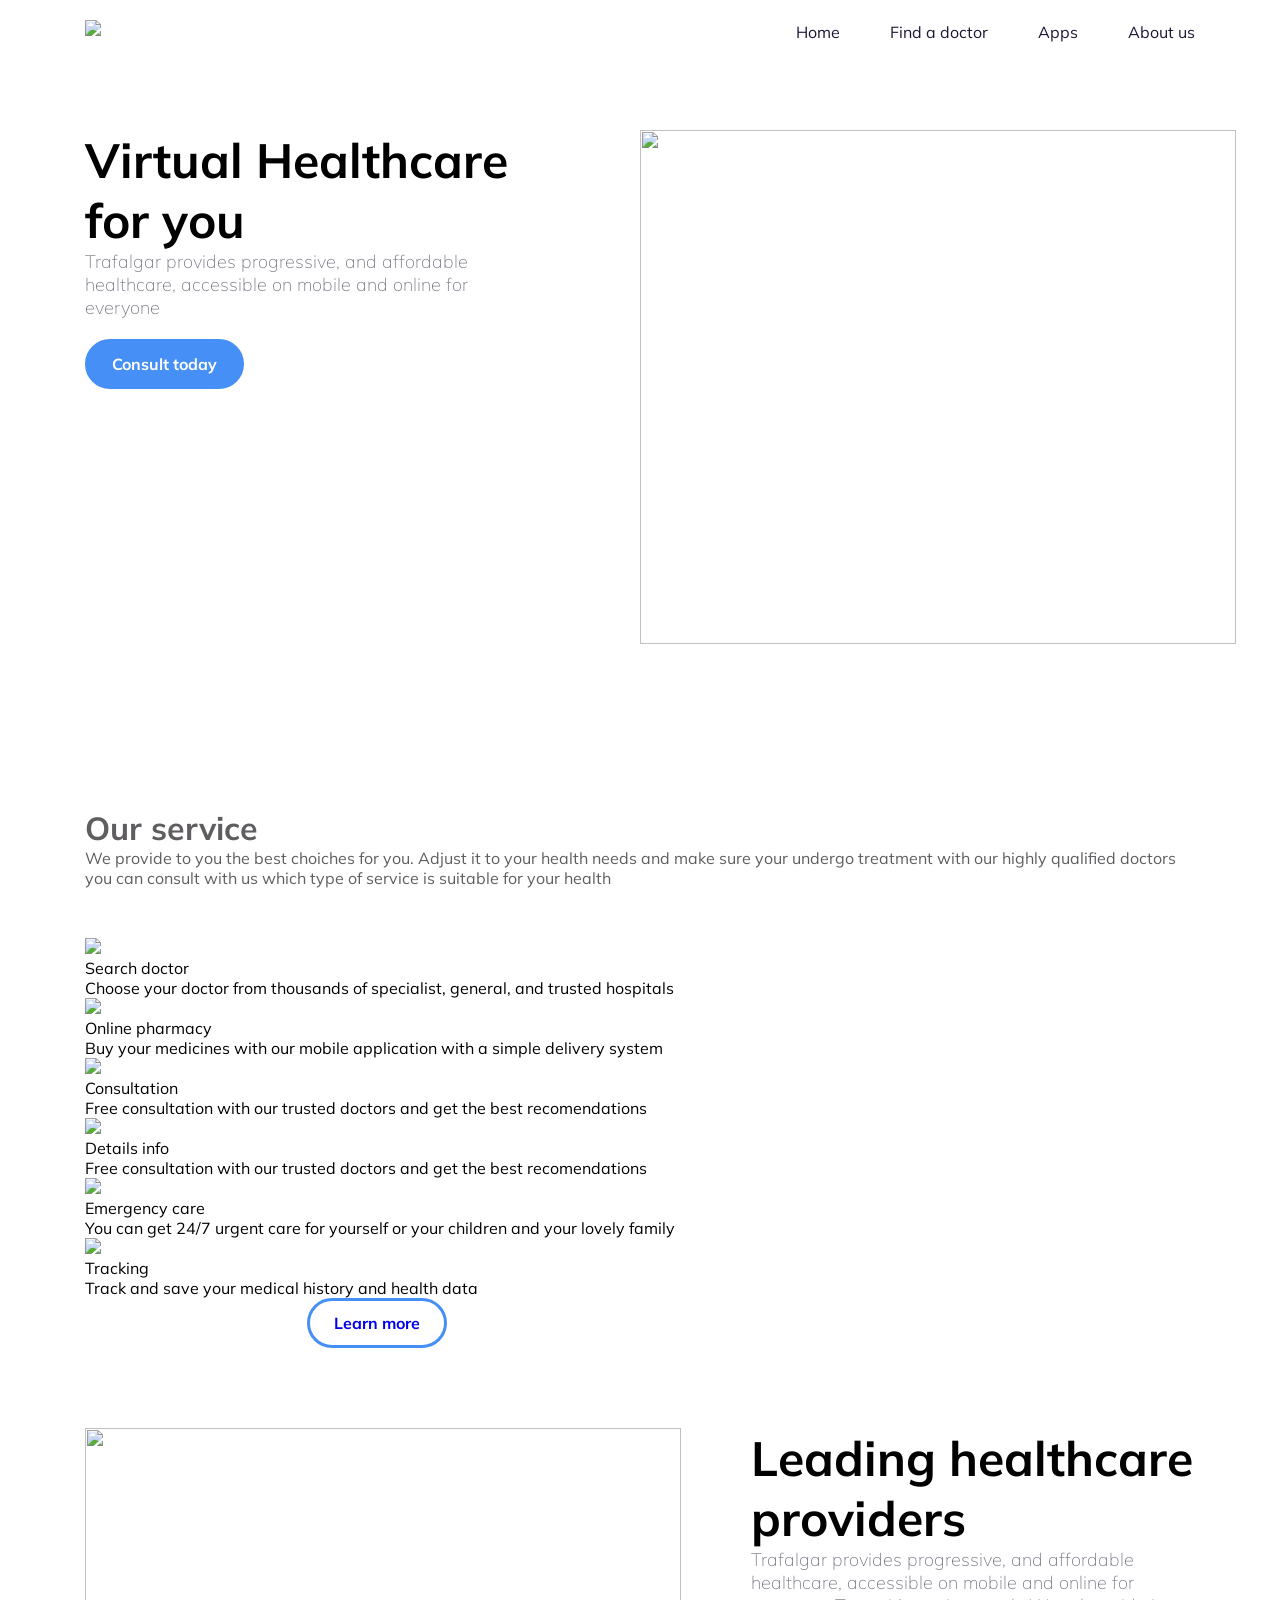
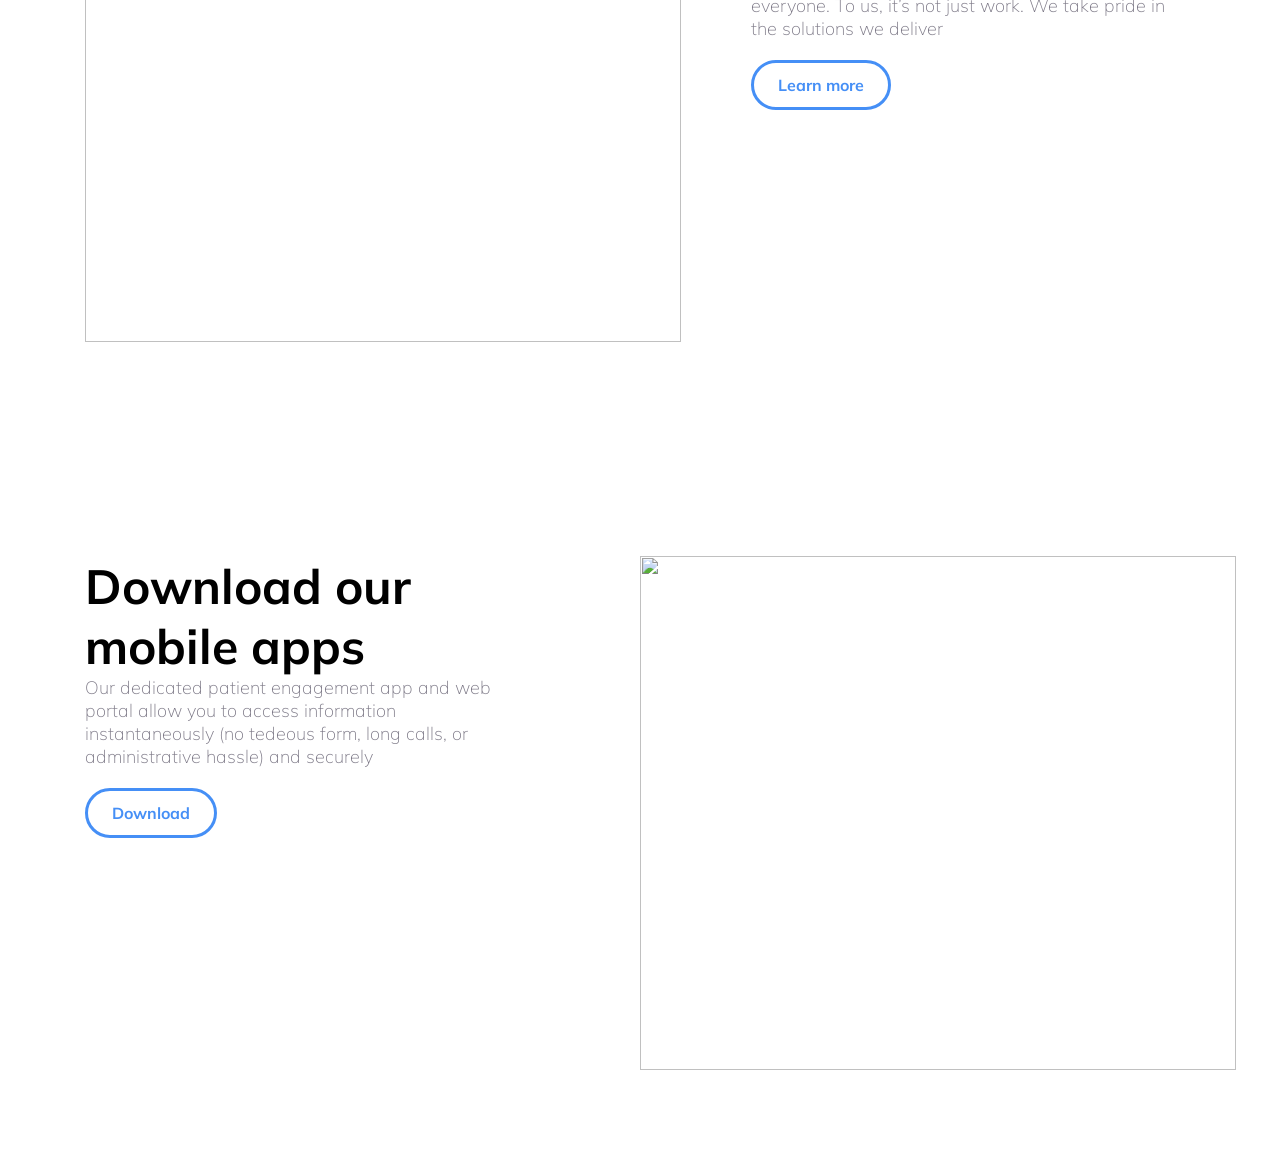
==== index.html @ ad617c7c "header, body, and styling" ====
<!DOCTYPE html>
<html lang="en">
<head>
    <meta charset="UTF-8">
    <meta http-equiv="X-UA-Compatible" content="IE=edge">
    <meta name="viewport" content="width=device-width, initial-scale=1.0">
    <title>Progate HTML & CSS</title>
    <link rel="stylesheet" href="style.css">
</head>
<body>
    <!-- Bagian Header -->
    <header>
        <div class="container">
            <div class="header-left">
              <img class="logo" src="img/logo.png">
            </div>
            <span class="fa fa-bars menu-icon"></span>
            <div class="header-right">
              <a href="#">Home</a>
              <a href="#">Find a doctor</a>
              <a href="#">Apps</a>
              <a href="#">About us</a>
            </div>
          </div>
    </header>
    <div class="top-wrapper">
      <div class="container">
          <div></div>
      </div>
    </div>

    <!-- Virtual Healthcare for you -->
    <div class="dashboard-wrapper">
        <div class="container">
          <div class="heading">
            <h2></h2>
          </div>
          <div class="boards">
            <div class="board">
                <h1>Virtual Healthcare for you</h1>
                <p>Trafalgar provides progressive, and affordable healthcare, accessible on mobile and online for everyone</p>
                <div class="btn-wrapper">
                    <a href="#" class="btn consult">Consult today</a>
                </div>
            </div>
            <div class="board">
                <img src="img/header-illustration.png">
            </div>
            <div class="clear"></div>
          </div>
        </div>
      </div>

    
    <!-- Bagian Services -->
     <div class="lesson-wrapper">
        <div class="container">
            <!-- Heading-->
            <div class="heading">
                <h1>Our service</h1>
                <p>We provide to you the best choiches for you. Adjust it to your health needs and make sure your undergo treatment with our highly qualified doctors you can consult with us which type of service is suitable for your health</p>
            </div>

            <!-- Macam - macam service-->
            <div class="services">

                <!-- Service 1-->
                <div class="service">
                    <div class="service-icon">
                        <img src="https://github.com/Asifurrohman/progate-html-css/blob/f0c8f8474d02d9d926220e86a382071606f51126/Progate%20HTML%20&%20CSS/img/icon-search-doctor.png?raw=true" class="image">
                        <p>Search doctor</p>
                    </div>
                    <p class="txt-contents">Choose your doctor from thousands of specialist, general, and trusted hospitals</p>
                </div>

                <!-- Service 2-->
                <div class="service">
                    <div class="service-icon">
                        <img src="https://github.com/Asifurrohman/progate-html-css/blob/f0c8f8474d02d9d926220e86a382071606f51126/Progate%20HTML%20&%20CSS/img/icon-online-pharmacy.png?raw=true" class="image">
                        <p>Online pharmacy</p>
                    </div>
                    <p class="txt-contents">Buy your medicines with our mobile application with a simple delivery system</p>
                </div>

                <!-- Service 3-->
                <div class="service">
                    <div class="service-icon">
                        <img src="https://github.com/Asifurrohman/progate-html-css/blob/f0c8f8474d02d9d926220e86a382071606f51126/Progate%20HTML%20&%20CSS/img/icon-consultation.png?raw=true" class="image">
                        <p>Consultation</p>
                    </div>
                    <p class="txt-contents">Free consultation with our trusted doctors and get the best recomendations</p>
                </div>

                <!-- Service 4-->
                <div class="service">
                    <div class="service-icon">
                        <img src="https://github.com/Asifurrohman/progate-html-css/blob/f0c8f8474d02d9d926220e86a382071606f51126/Progate%20HTML%20&%20CSS/img/icon-details-info.png?raw=true" class="image">
                        <p>Details info</p>
                    </div>
                    <p class="txt-contents">Free consultation with our trusted doctors and get the best recomendations</p>
                </div>

                <!-- Service 5-->
                <div class="service">
                    <div class="service-icon">
                        <img src="https://github.com/Asifurrohman/progate-html-css/blob/f0c8f8474d02d9d926220e86a382071606f51126/Progate%20HTML%20&%20CSS/img/icon-emergency-care.png?raw=true" class="image">
                        <p>Emergency care</p>
                    </div>
                    <p class="txt-contents">You can get 24/7 urgent care for yourself or your children and your lovely family</p>
                </div>

                <!-- Service 6-->
                <div class="service">
                    <div class="service-icon">
                        <img src="https://github.com/Asifurrohman/progate-html-css/blob/f0c8f8474d02d9d926220e86a382071606f51126/Progate%20HTML%20&%20CSS/img/icon-tracking.png?raw=true" class="image">
                        <p>Tracking</p>
                    </div>
                    <p class="txt-contents">Track and save your medical history and health data </p>
                </div>
            </div>
            
            <!-- button learn more-->
            <div class="learn-more">
                <a href="#" class="btn learn">Learn more</a>  
            </div>
        </div>
    </div>

          <!-- Leading healthcare providers -->
          <div class="dashboard-wrapper">
            <div class="container">
              <div class="heading">
                <h2></h2>
              </div>
              <div class="boards">
                <div class="board2">
                  <img src="img/header-illustration.png" alt="">
                </div>
                <div class="board2">
                    <h1>Leading healthcare providers</h1>
                    <p>Trafalgar provides progressive, and affordable healthcare, accessible on mobile and online for everyone. To us, it’s not just work. We take pride in the solutions we deliver</p>
                    <div class="btn-wrapper">
                        <a href="#" class="btn learn-more">Learn more</a>
                    </div>
                </div>
                <div class="clear"></div>
              </div>
            </div>
          </div>
    
          <!-- Download our mobile apps -->
          <div class="dashboard-wrapper">
            <div class="container">
              <div class="heading">
                <h2></h2>
              </div>
              <div class="boards">
                <div class="board">
                    <h1>Download our mobile apps</h1>
                    <p>Our dedicated patient engagement app and web portal allow you to access information instantaneously (no tedeous form, long calls, or administrative hassle) and securely</p>
                    <div class="btn-wrapper">
                        <a href="#" class="btn download">Download</a>
                    </div>
                </div>
                <div class="board">
                    <img src="img/download-illustration.png">
                </div>
                <div class="clear"></div>
              </div>
            </div>
          </div>    

    <!-- Bagian Footer -->
    <footer>

    </footer>
</body>
</html>
---- style.css ----
/* Ini untuk mengambil font dari google font */
@import url('https://fonts.googleapis.com/css2?family=Mulish:ital,wght@0,300;0,400;0,500;0,700;1,300;1,400;1,500;1,700&display=swap');

*{
    margin: 0;
    padding: 0;
    box-sizing: border-box;
}

body{
    font-family: 'Mulish', sans-serif;
}

a {
    text-decoration: none;
  }
  
  .clear {
    clear: left;
  }
  
  .container {
    max-width: 1140px;
    width: 100%;
    padding: 0 15px;
    margin: 0 auto;
  }
  
  .top-wrapper {
    background-size: cover;
    color: white;
    text-align: center;
  }

  /*buttons*/
  .btn-wrapper {
    text-align: center;
    margin: 20px 0;
  }
  
  .btn-wrapper p {
    margin: 10px 0;
  }

  .consult{
      background-color: #458FF6;
      color: white;
      font-weight: bold;
  }

  .learn-more, .download{
    background-color: white;
    color: #458FF6;
    font-weight: bold;
  }  

  
  .btn{
    padding: 12px 24px;
    border-radius: 55px;
    text-align: center;
    left: 0;
    float: left;
    border-color: #458FF6;
    border-style: solid;
  }
  
  .btn:hover {
    opacity: 1;
  }

  /*header*/
  header {
    height: 65px;
    width: 100%;
    background-color: white;
    position :fixed;
    top: 0;
    z-index: 10;
  }
  
  .logo {
    width: 124px;
    margin-top: 20px;
  }
  
  .header-left {
    float: left;
  }
  
  .header-right {
    float: right;
    margin-right: -25px;
  }
  
  .header-right a {
    line-height: 65px;
    padding: 0 25px;
    color: #1F1534;
    display: block;
    float: left;
    transition: all 0.5s;
  }
  
  .header-right a:hover {
    color: black;
  }
  
  /*"Our Services" section*/
  .service-wrapper {
    padding-bottom: 80px;
    padding-left: 5%;
    padding-right: 5%;
    padding-top: 80px;
    background-color: #F8F8F8;
    text-align: center;
  }
  
  /*dashboards*/
  .heading {
    padding-top: 80px;
    padding-bottom: 50px;
    color: #5f5d60;
  }

  .dashboard-wrapper{
    padding-bottom: 80px;
    padding-left: 5%;
    padding-right: 5%;
    background-color:white;
    text-align: left;

  }

  .board{
      float:left;
      width: 50%;
  }

  .board img{
      width: 596px;
      height: 514px;
  }

  .board2{
    float:left;
    width: 50%;
  }

  .board2 img{
    width: 596px;
    height: 514px;
  }

  .board2 h1, .board2 p, .learn-more{
    margin-left: 20%;
  }

  .board h1, .board2 h1{
    font-size: 48px;
    font-weight: bold;
  }

  .board p, .board2 p{
    color: #7D7987;
    font-size: 18px;
    font-weight: lighter;
  }

  .board p, .board h1, .consult, .download{
    margin-right: 20%;
  }
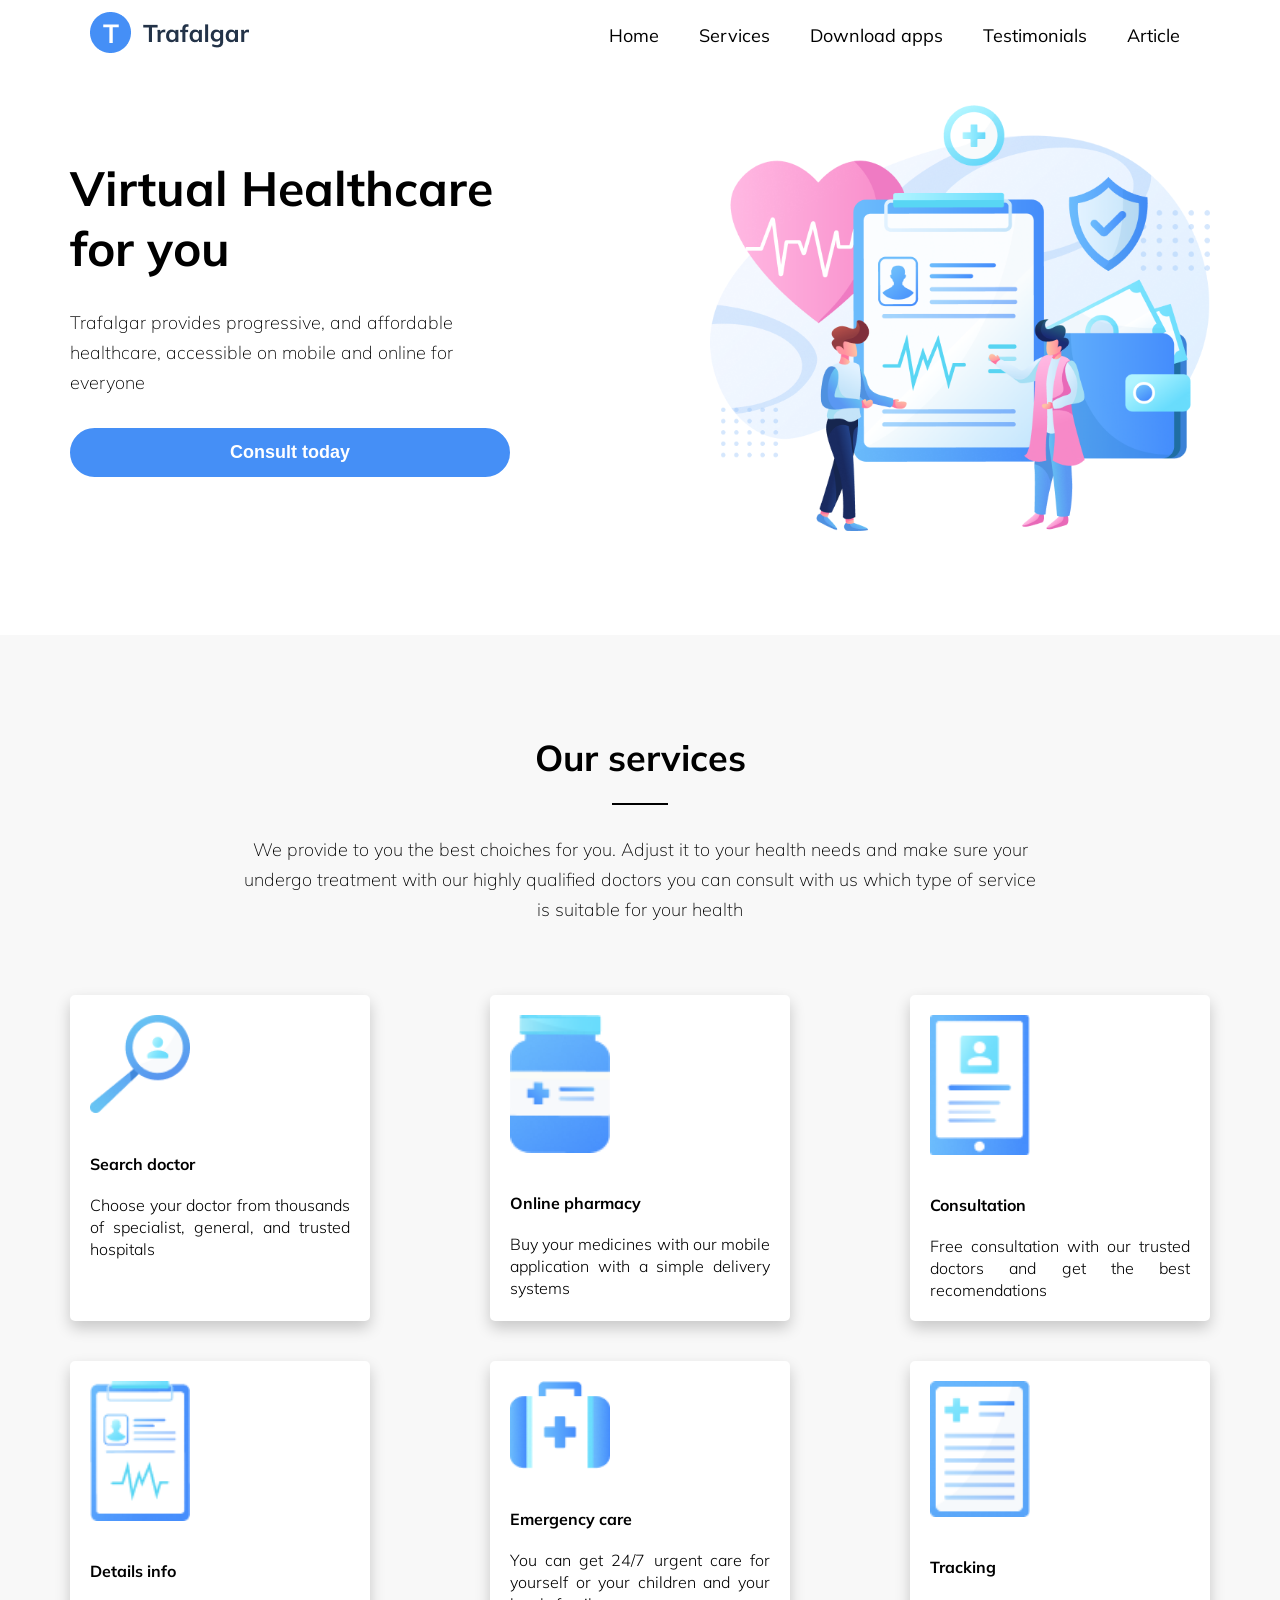
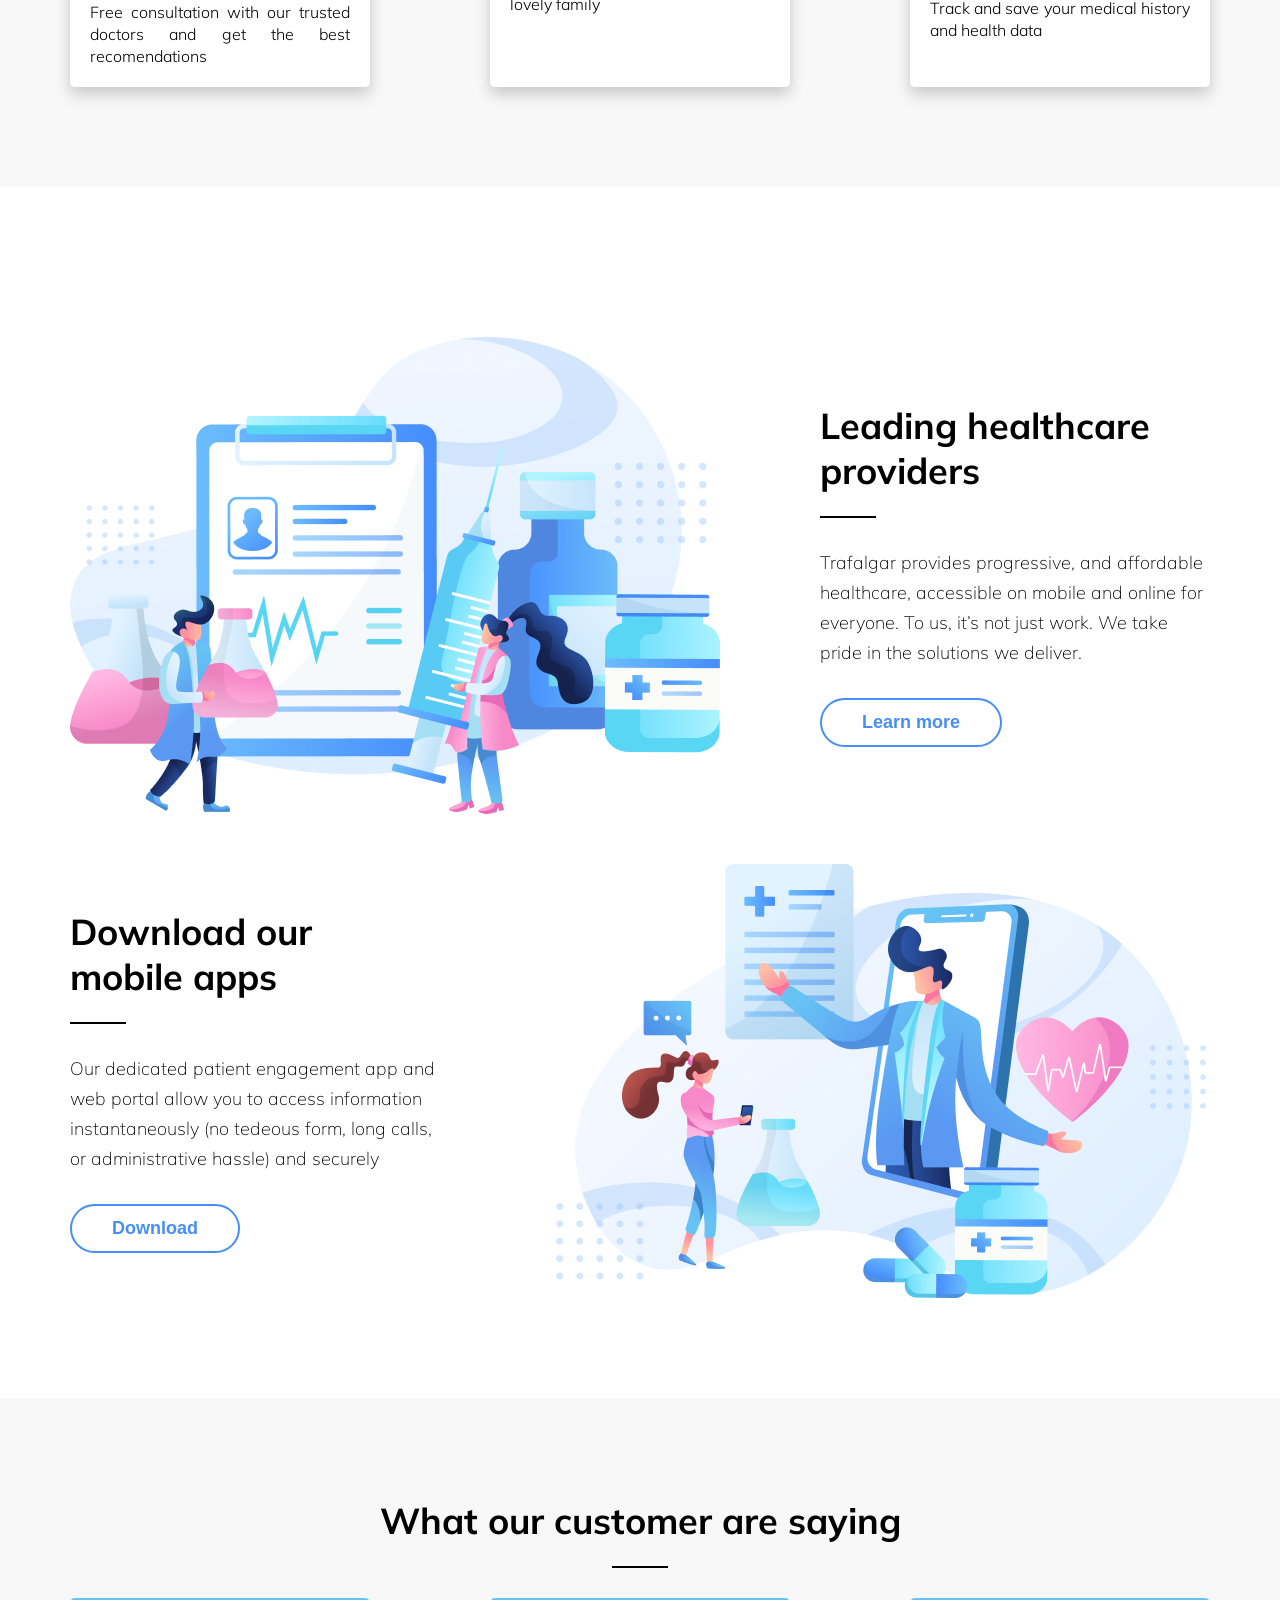
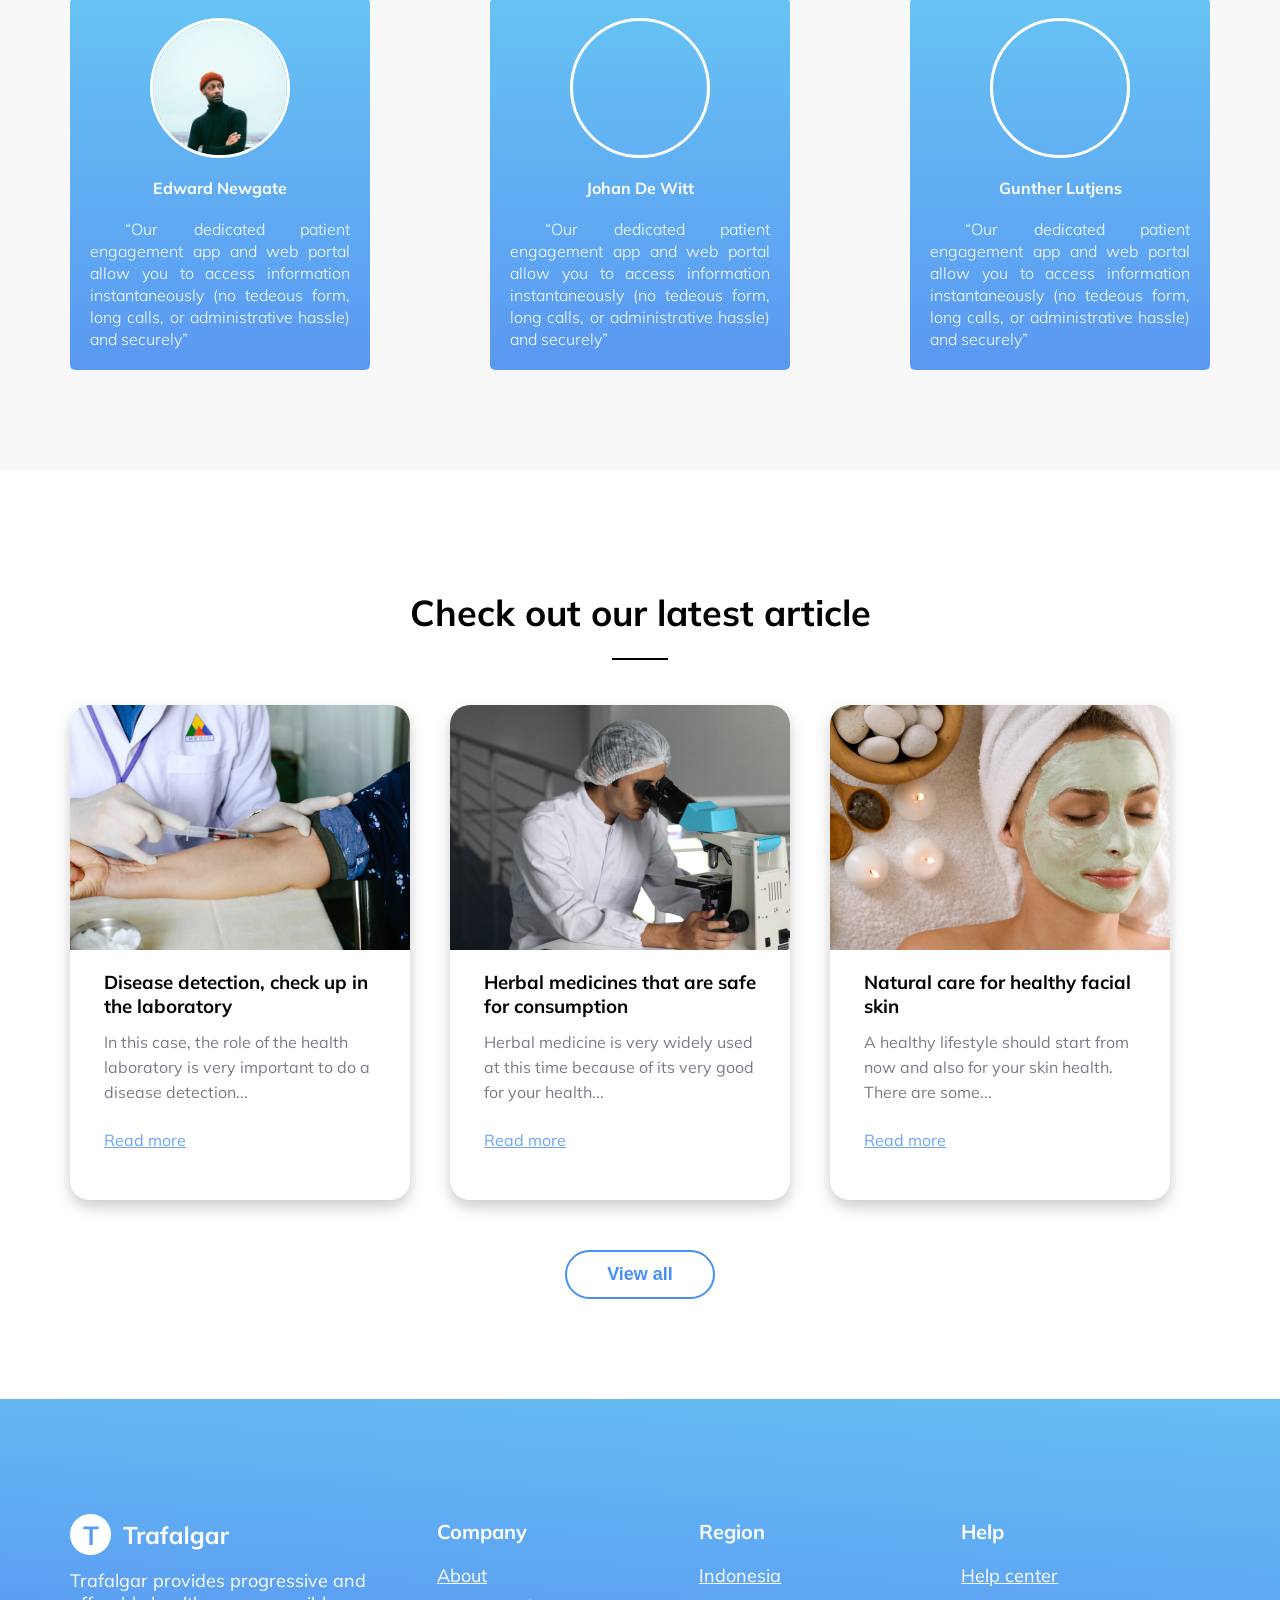
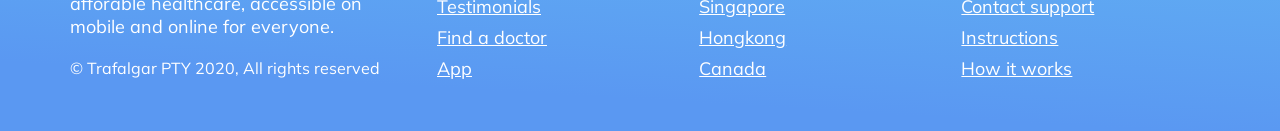
==== commit fb7c69a1: "Add files via upload" ====
--- a/index.html
+++ b/index.html
@@ -1,178 +1,277 @@
+<!--
+     Proyek ini dikerjakan oleh:
+    * Ardilan Hilmi Pramulintang 
+    * Azalia Amanda Putri Sampurno
+    * Mafatihul Hidayah
+    * Muhammad Asifurrohman 
+-->
+
+
+
 <!DOCTYPE html>
 <html lang="en">
 <head>
     <meta charset="UTF-8">
     <meta http-equiv="X-UA-Compatible" content="IE=edge">
     <meta name="viewport" content="width=device-width, initial-scale=1.0">
-    <title>Progate HTML & CSS</title>
+    <title>Kelompok B03 || Progate HTML & CSS</title>
     <link rel="stylesheet" href="style.css">
+    <script src="https://use.fontawesome.com/3fe0436e91.js"></script>
 </head>
 <body>
     <!-- Bagian Header -->
     <header>
         <div class="container">
-            <div class="header-left">
-              <img class="logo" src="img/logo.png">
-            </div>
-            <span class="fa fa-bars menu-icon"></span>
-            <div class="header-right">
-              <a href="#">Home</a>
-              <a href="#">Find a doctor</a>
-              <a href="#">Apps</a>
-              <a href="#">About us</a>
-            </div>
-          </div>
+            <nav class="navbar">
+                <label class="navbar-toggle" id="js-navbar-toggle" for="chkToggle">
+                    <i class="fas fa-bars" style="color: black;"></i>
+                </label>
+                <a href="#" class="logo"><img src="img/logo.png" alt=""></a>
+                <input type="checkbox" id="chkToggle"></input>
+                <ul class="main-nav" id="js-menu">
+                    <li>
+                        <a href="#dashboard" class="nav-links">Home</a>
+                    </li>
+                    <li>
+                        <a href="#services" class="nav-links">Services</a>
+                    </li>
+                    <li>
+                        <a href="#download" class="nav-links">Download apps</a>
+                    </li>
+                    <li>
+                        <a href="#testimonials" class="nav-links">Testimonials</a>
+                    </li>
+                    <li>
+                        <a href="#article" class="nav-links">Article</a>
+                    </li>
+                </ul>
+            </nav>
+        </div>
+        
     </header>
-    <div class="top-wrapper">
-      <div class="container">
-          <div></div>
-      </div>
+    
+    <!-- Virtual Healthcare for you -->
+    <div class="section dashboard-wrapper" id="dashboard">
+        <div class="container">
+            <div class="boards">
+                <div class="board d-flex board-kiri">
+                    <h1>Virtual Healthcare <br> for you</h1>
+                    <p class="paragraph">Trafalgar provides progressive, and affordable healthcare, accessible on mobile and online for everyone</p>
+                    
+                    <button class="btn btn-blue">Consult today</button>
+                    
+                </div>
+                <div class="board board-kanan">
+                    <img src="img/header-illustration.png" class="dashboard-illustration">
+                </div>
+                <div class="clear"></div>
+            </div>
+        </div>
     </div>
-
-    <!-- Virtual Healthcare for you -->
-    <div class="dashboard-wrapper">
-        <div class="container">
-          <div class="heading">
-            <h2></h2>
-          </div>
-          <div class="boards">
-            <div class="board">
-                <h1>Virtual Healthcare for you</h1>
-                <p>Trafalgar provides progressive, and affordable healthcare, accessible on mobile and online for everyone</p>
-                <div class="btn-wrapper">
-                    <a href="#" class="btn consult">Consult today</a>
-                </div>
-            </div>
-            <div class="board">
-                <img src="img/header-illustration.png">
-            </div>
-            <div class="clear"></div>
-          </div>
-        </div>
-      </div>
-
-    
-    <!-- Bagian Services -->
-     <div class="lesson-wrapper">
-        <div class="container">
-            <!-- Heading-->
-            <div class="heading">
-                <h1>Our service</h1>
-                <p>We provide to you the best choiches for you. Adjust it to your health needs and make sure your undergo treatment with our highly qualified doctors you can consult with us which type of service is suitable for your health</p>
-            </div>
-
-            <!-- Macam - macam service-->
-            <div class="services">
-
-                <!-- Service 1-->
-                <div class="service">
-                    <div class="service-icon">
-                        <img src="https://github.com/Asifurrohman/progate-html-css/blob/f0c8f8474d02d9d926220e86a382071606f51126/Progate%20HTML%20&%20CSS/img/icon-search-doctor.png?raw=true" class="image">
-                        <p>Search doctor</p>
-                    </div>
-                    <p class="txt-contents">Choose your doctor from thousands of specialist, general, and trusted hospitals</p>
-                </div>
-
-                <!-- Service 2-->
-                <div class="service">
-                    <div class="service-icon">
-                        <img src="https://github.com/Asifurrohman/progate-html-css/blob/f0c8f8474d02d9d926220e86a382071606f51126/Progate%20HTML%20&%20CSS/img/icon-online-pharmacy.png?raw=true" class="image">
-                        <p>Online pharmacy</p>
-                    </div>
-                    <p class="txt-contents">Buy your medicines with our mobile application with a simple delivery system</p>
-                </div>
-
-                <!-- Service 3-->
-                <div class="service">
-                    <div class="service-icon">
-                        <img src="https://github.com/Asifurrohman/progate-html-css/blob/f0c8f8474d02d9d926220e86a382071606f51126/Progate%20HTML%20&%20CSS/img/icon-consultation.png?raw=true" class="image">
-                        <p>Consultation</p>
-                    </div>
-                    <p class="txt-contents">Free consultation with our trusted doctors and get the best recomendations</p>
-                </div>
-
-                <!-- Service 4-->
-                <div class="service">
-                    <div class="service-icon">
-                        <img src="https://github.com/Asifurrohman/progate-html-css/blob/f0c8f8474d02d9d926220e86a382071606f51126/Progate%20HTML%20&%20CSS/img/icon-details-info.png?raw=true" class="image">
-                        <p>Details info</p>
-                    </div>
-                    <p class="txt-contents">Free consultation with our trusted doctors and get the best recomendations</p>
-                </div>
-
-                <!-- Service 5-->
-                <div class="service">
-                    <div class="service-icon">
-                        <img src="https://github.com/Asifurrohman/progate-html-css/blob/f0c8f8474d02d9d926220e86a382071606f51126/Progate%20HTML%20&%20CSS/img/icon-emergency-care.png?raw=true" class="image">
-                        <p>Emergency care</p>
-                    </div>
-                    <p class="txt-contents">You can get 24/7 urgent care for yourself or your children and your lovely family</p>
-                </div>
-
-                <!-- Service 6-->
-                <div class="service">
-                    <div class="service-icon">
-                        <img src="https://github.com/Asifurrohman/progate-html-css/blob/f0c8f8474d02d9d926220e86a382071606f51126/Progate%20HTML%20&%20CSS/img/icon-tracking.png?raw=true" class="image">
-                        <p>Tracking</p>
-                    </div>
-                    <p class="txt-contents">Track and save your medical history and health data </p>
-                </div>
-            </div>
-            
-            <!-- button learn more-->
-            <div class="learn-more">
-                <a href="#" class="btn learn">Learn more</a>  
+    
+    <!-- Services -->
+    <main class="section services" id="services">
+        <div class="container">
+            <h2 class="h2-regular">Our services</h2>
+            <p class="paragraph services-paragraph">
+                We provide to you the best choiches for you. Adjust it to your health needs and make sure your undergo treatment with our highly qualified doctors you can consult with us which type of service is suitable for your health
+            </p>
+            <div class="services__wrapper">
+                <div class="services__card">
+                    <img src="img/icon-search-doctor.png" class="card__icon" alt="">
+                    <p class="card__title">Search doctor</p>
+                    <p class="card__description">
+                        Choose your doctor from thousands of specialist, general, and trusted hospitals
+                    </p>
+                </div>
+                <div class="services__card">
+                    <img src="img/icon-online-pharmacy.png" class="card__icon" alt="">
+                    <p class="card__title">Online pharmacy</p>
+                    <p class="card__description">
+                        Buy  your medicines with our mobile application with a simple delivery systems
+                    </p>
+                </div>
+                <div class="services__card">
+                    <img src="img/icon-consultation.png" class="card__icon" alt="">
+                    <p class="card__title">Consultation</p>
+                    <p class="card__description">
+                        Free consultation with our trusted doctors and get the best recomendations
+                    </p>
+                </div>
+                <div class="services__card">
+                    <img src="img/icon-details-info.png" class="card__icon" alt="">
+                    <p class="card__title">Details info</p>
+                    <p class="card__description">
+                        Free consultation with our trusted doctors and get the best recomendations
+                    </p>
+                </div>
+                <div class="services__card">
+                    <img src="img/icon-emergency-care.png" class="card__icon" alt="">
+                    <p class="card__title">Emergency care</p>
+                    <p class="card__description">
+                        You can get 24/7 urgent care for yourself or your children and your lovely family
+                    </p>
+                </div>
+                <div class="services__card">
+                    <img src="img/icon-tracking.png" class="card__icon" alt="">
+                    <p class="card__title">Tracking</p>
+                    <p class="card__description">
+                        Track and save your medical history and health data 
+                    </p>
+                </div>
+            </div>
+            
+        </div>
+    </main>
+    
+    <!-- Download -->
+    <section class="section download" id="download">
+        <div class="container d-flex download__wrapper">
+            <img src="img/leading-healthcare-illustration.png" alt="" class="download__illustration">
+            <div class="right-side">
+                <h2 class="h2-download">Leading healthcare <br> providers</h2>
+                <p class="paragraph">
+                    Trafalgar provides progressive, and affordable healthcare, accessible on mobile and online for everyone. To us, it’s not just work. We take pride 
+                    in the solutions we deliver.
+                </p>
+                <button class="btn btn-white">Learn more</button>
+            </div>
+        </div>
+        <div class="container d-flex download__wrapper download__wrapper--bawah">
+            <div class="left-side">
+                <h2 class="h2-download">Download our <br> mobile apps</h2>
+                <p class="paragraph">
+                    Our dedicated patient engagement app and 
+                    web portal allow you to access information instantaneously (no tedeous form, long calls, 
+                    or administrative hassle) and securely
+                </p>
+                <button class="btn btn-white">Download</button>
+            </div>
+            <img src="img/download-illustration.png" alt="" class="download__illustration">
+        </div>
+    </section>
+    
+    <section class="section testimonials" id="testimonials">
+        <div class="container">
+            <h2 class="h2-regular">What our customer are saying</h2>
+            <div class="testimonials__wrapper d-flex">
+                <div class="card">
+                    <div class="circular-image">
+                        <img src="img/customer-photo.png" class="card__photo" alt="">
+                    </div>
+                    <p class="card__name">Edward Newgate</p>
+                    <p class="card__testimony">
+                        &nbsp;“Our dedicated patient engagement app and 
+                        web portal allow you to access information instantaneously (no tedeous form, long calls, 
+                        or administrative hassle) and securely”
+                    </p>
+                </div>
+                <div class="card">
+                    <div class="circular-image">
+                        <img src="https://upload.wikimedia.org/wikipedia/commons/e/eb/Johan_de_Witt_%281625-1675%29%2C_Grand_Pensionary_of_Holland%2C_by_Studio_of_Adriaen_Hanneman.jpg" class="card__photo" alt="">
+                    </div>
+                    <p class="card__name">Johan De Witt</p>
+                    <p class="card__testimony">
+                        &nbsp;“Our dedicated patient engagement app and 
+                        web portal allow you to access information instantaneously (no tedeous form, long calls, 
+                        or administrative hassle) and securely”
+                    </p>
+                </div>
+                <div class="card">
+                    <div class="circular-image">
+                        <img src="http://photos.geni.com/p13/3c/81/c4/b5/5344484957e74518/x2523905283_original.jpg" class="card__photo" alt="">
+                    </div>
+                    <p class="card__name">Gunther Lutjens</p>
+                    <p class="card__testimony">
+                        &nbsp;“Our dedicated patient engagement app and 
+                        web portal allow you to access information instantaneously (no tedeous form, long calls, 
+                        or administrative hassle) and securely”
+                    </p>
+                </div>
+            </div>
+        </div>
+    </section>
+    
+    <div class="section articles" id="article">
+        <div class="container">
+            <div class="head-article">
+                <h2 class="h2-regular">Check out our latest article</h2>
+            </div>
+            <div class="main-article">
+                <div class="artikel">
+                    <div class="article-img article-img-1"></div>
+                    <div class="ket">
+                        <h3>Disease detection, check up in the laboratory</h3>
+                        <p>In this case, the role of the health laboratory is very important to do a disease detection...</p>
+                        <a href="#">Read more</a>
+                    </div>
+                </div>
+                <div class="artikel">
+                    <div class="article-img article-img-2"></div>
+                    <div class="ket">
+                        <h3>Herbal medicines that are safe for consumption</h3>
+                        <p>Herbal medicine is very widely used at this time because of its very good for your health...</p>
+                        <a href="#">Read more</a>
+                    </div>
+                </div>
+                <div class="artikel">
+                    <div class="article-img article-img-3"></div>
+                    <div class="ket">
+                        <h3>Natural care for healthy facial skin</h3>
+                        <p>A healthy lifestyle should start from now and also for your skin health. There are some...</p>
+                        <a href="#">Read more</a>
+                    </div>
+                </div>
+            </div>
+            <div class="view-btn">
+                <button class="btn btn-white" style="margin-top: 50px;">View all</button>
             </div>
         </div>
     </div>
-
-          <!-- Leading healthcare providers -->
-          <div class="dashboard-wrapper">
-            <div class="container">
-              <div class="heading">
-                <h2></h2>
-              </div>
-              <div class="boards">
-                <div class="board2">
-                  <img src="img/header-illustration.png" alt="">
-                </div>
-                <div class="board2">
-                    <h1>Leading healthcare providers</h1>
-                    <p>Trafalgar provides progressive, and affordable healthcare, accessible on mobile and online for everyone. To us, it’s not just work. We take pride in the solutions we deliver</p>
-                    <div class="btn-wrapper">
-                        <a href="#" class="btn learn-more">Learn more</a>
-                    </div>
-                </div>
-                <div class="clear"></div>
-              </div>
-            </div>
-          </div>
-    
-          <!-- Download our mobile apps -->
-          <div class="dashboard-wrapper">
-            <div class="container">
-              <div class="heading">
-                <h2></h2>
-              </div>
-              <div class="boards">
-                <div class="board">
-                    <h1>Download our mobile apps</h1>
-                    <p>Our dedicated patient engagement app and web portal allow you to access information instantaneously (no tedeous form, long calls, or administrative hassle) and securely</p>
-                    <div class="btn-wrapper">
-                        <a href="#" class="btn download">Download</a>
-                    </div>
-                </div>
-                <div class="board">
-                    <img src="img/download-illustration.png">
-                </div>
-                <div class="clear"></div>
-              </div>
-            </div>
-          </div>    
-
-    <!-- Bagian Footer -->
     <footer>
-
+        <div class="container">
+            
+            <!-- Paling kiri -->
+            <div class="trafalgar">
+                <img src="img/logo-white.png">
+                <p class="desc">Trafalgar provides progressive and afforable healthcare, accessible on mobile and online for everyone.</p>
+                <p class="copyright">&copy Trafalgar PTY 2020, All rights reserved</p>
+            </div>
+            
+            <!-- Kolom company -->
+            <div class="footer-links">
+                <h3>Company</h3>
+                <ul class="links">
+                    <li><a href="#">About</a></li>
+                    <li><a href="#">Testimonials</a></li>
+                    <li><a href="#">Find a doctor</a></li>
+                    <li><a href="#">App</a></li>
+                </ul>
+            </div>
+            
+            <!-- kolom region -->
+            <div class="footer-links">
+                <h3>Region</h3>
+                <ul class="links">
+                    <li><a href="#">Indonesia</a></li>
+                    <li><a href="#">Singapore</a></li>
+                    <li><a href="#">Hongkong</a></li>
+                    <li><a href="#">Canada</a></li>
+                </ul>
+            </div>
+            
+            <!-- kolom help -->
+            <div class="footer-links">
+                <h3>Help</h3>
+                <ul class="links">
+                    <li><a href="#">Help center</a></li>
+                    <li><a href="#">Contact support</a></li>
+                    <li><a href="#">Instructions</a></li>
+                    <li><a href="#">How it works</a></li>
+                </ul>
+            </div>
+        </div>
     </footer>
+    
 </body>
 </html>
--- a/style.css
+++ b/style.css
@@ -7,166 +7,621 @@
     box-sizing: border-box;
 }
 
+h2{
+    font-size: 36px;
+    font-weight: bold;
+}
+
+h1{
+    font-size: 48px;
+    font-weight: bold;
+}
+
 body{
     font-family: 'Mulish', sans-serif;
 }
 
-a {
-    text-decoration: none;
-  }
-  
-  .clear {
-    clear: left;
-  }
-  
-  .container {
+html{
+    scroll-behavior: smooth;
+}
+
+.container{
     max-width: 1140px;
     width: 100%;
-    padding: 0 15px;
     margin: 0 auto;
-  }
-  
-  .top-wrapper {
-    background-size: cover;
-    color: white;
-    text-align: center;
-  }
-
-  /*buttons*/
-  .btn-wrapper {
-    text-align: center;
-    margin: 20px 0;
-  }
-  
-  .btn-wrapper p {
-    margin: 10px 0;
-  }
-
-  .consult{
-      background-color: #458FF6;
-      color: white;
-      font-weight: bold;
-  }
-
-  .learn-more, .download{
-    background-color: white;
+}
+
+.section{
+    padding-top: 100px;
+    padding-bottom: 100px;
+}
+
+.d-flex{
+    display: flex;
+}
+
+.download__wrapper{
+    padding-top: 50px;
+    padding-top: 50px;
+    
+    align-items: center;
+}
+
+.btn{
+    font-size: 18px;
+    padding: 12px 40px;
+    border-radius: 50px;
+    cursor: pointer;
+}
+
+.btn-white{
+    background-color: #fff;
     color: #458FF6;
+    border: 2px solid #458FF6;
     font-weight: bold;
-  }  
-
-  
-  .btn{
-    padding: 12px 24px;
-    border-radius: 55px;
-    text-align: center;
-    left: 0;
-    float: left;
-    border-color: #458FF6;
-    border-style: solid;
-  }
-  
-  .btn:hover {
-    opacity: 1;
-  }
-
-  /*header*/
-  header {
+    transition: background-color .2s;
+}
+
+.btn-blue{
+    background-color: #458FF6;
+    color: #fff;
+    border: 2px solid #458FF6;
+    font-weight: bold;
+    transition: background-color .2s;
+}
+
+.btn-white:hover{
+    background-color: #458FF6;
+    color: #fff;
+}
+
+/* Header */
+header {
     height: 65px;
     width: 100%;
-    background-color: white;
+    /* background-color: white; */
     position :fixed;
     top: 0;
     z-index: 10;
-  }
-  
-  .logo {
+    background-color: #fff;
+}
+
+.navbar {
+    font-size: 18px;
+    padding-bottom: 10px;
+    background-color: #fff;
+}
+
+.main-nav {
+    list-style-type: none;
+    display: none;
+}
+
+.nav-links{
+    text-decoration: none;
+    color: #000;
+}
+
+.main-nav li {
+    text-align: center;
+    margin: 15px auto;
+}
+
+.logo {
+    display: inline-block;
+    margin-top: 10px;
+    margin-left: 20px;
+}
+
+.navbar-toggle {
+    position: absolute;
+    top: 10px;
+    right: 20px;
+    cursor: pointer;
+    color: rgba(255, 255, 255, 0.8);
+    font-size: 24px;
+}
+
+#chkToggle {
+    display: none;
+}
+
+#chkToggle:checked + ul.main-nav {
+    display: block;
+}
+
+.logo {
     width: 124px;
     margin-top: 20px;
-  }
-  
-  .header-left {
+}
+
+/* .header-left {
     float: left;
-  }
-  
-  .header-right {
+}
+
+.header-right {
     float: right;
     margin-right: -25px;
-  }
-  
-  .header-right a {
+}
+
+.header-right a {
     line-height: 65px;
     padding: 0 25px;
     color: #1F1534;
     display: block;
     float: left;
     transition: all 0.5s;
-  }
-  
-  .header-right a:hover {
+    text-decoration: none;
+}
+
+.header-right a:hover {
     color: black;
-  }
-  
-  /*"Our Services" section*/
-  .service-wrapper {
-    padding-bottom: 80px;
-    padding-left: 5%;
-    padding-right: 5%;
-    padding-top: 80px;
+} */
+
+/* Dashboard */
+.dashboard-wrapper{
+    padding-top: 100px;
+}
+
+.boards{
+    display: flex;
+}
+
+.board{
+    width: 50%;
+    justify-content: center;
+}
+
+.board-kiri{
+    flex-direction: column;
+    margin-right: 200px;
+}
+
+.dashboard-illustration{
+    max-width: 500px;
+}
+
+/* Services */
+.services{
     background-color: #F8F8F8;
+}
+
+.services__wrapper{
+    display: flex;
+    flex-wrap: wrap;
+    justify-content: space-between;
+}
+
+.services-paragraph{
+    width: 800px;
     text-align: center;
-  }
-  
-  /*dashboards*/
-  .heading {
-    padding-top: 80px;
-    padding-bottom: 50px;
-    color: #5f5d60;
-  }
-
-  .dashboard-wrapper{
-    padding-bottom: 80px;
-    padding-left: 5%;
-    padding-right: 5%;
-    background-color:white;
-    text-align: left;
-
-  }
-
-  .board{
-      float:left;
-      width: 50%;
-  }
-
-  .board img{
-      width: 596px;
-      height: 514px;
-  }
-
-  .board2{
-    float:left;
-    width: 50%;
-  }
-
-  .board2 img{
-    width: 596px;
-    height: 514px;
-  }
-
-  .board2 h1, .board2 p, .learn-more{
-    margin-left: 20%;
-  }
-
-  .board h1, .board2 h1{
-    font-size: 48px;
+    margin: 0 auto;
+}
+
+.services__card{
+    background-color: #fff;
+    color: #000;
+    border-radius: 5px;
+    width: 300px;
+    padding: 20px;
+    box-shadow: 0 7px 15px rgba(0, 0, 0, 0.2);
+    margin-top: 40px;
+    
+    display: flex;
+    flex-direction: column;
+    align-items: left;
+    
+}
+
+.card__icon{
+    width: 100px;
+}
+
+.card__title{
     font-weight: bold;
-  }
-
-  .board p, .board2 p{
+    margin-top: 40px;
+    margin-bottom: 20px;
+}
+
+.card__description{
+    font-weight: 300;
+    line-height: 22px;
+    text-align: justify;
+}
+
+/* Download */
+
+.right-side{
+    margin-left: 100px;
+}
+
+.left-side{
+    margin-right: 100px;
+}
+
+.paragraph{
+    font-size: 18px;
+    font-weight: 100;
+    line-height: 30px;
+    margin-top: 30px;
+    margin-bottom: 30px;
+}
+
+.h2-download{
+    position: relative;
+    margin-bottom: 55px;
+}
+
+.h2-download::after{
+    position: absolute;
+    content: '';
+    height: 2px;
+    bottom: -25px; 
+    left: 0;
+    right: 0;
+    width: 56px;
+    background: #000;
+}
+
+.h2-regular{
+    position: relative;
+    margin-bottom: 55px;
+    text-align: center;
+}
+
+.h2-regular::after{
+    position: absolute;
+    content: '';
+    height: 2px;
+    bottom: -25px; 
+    left: 0;
+    right: 0;
+    margin: 0 auto;
+    width: 56px;
+    background: #000;
+}
+
+.text-align-center{
+    text-align: center;
+}
+
+.testimonials{
+    background-color: #F8F8F8;
+}
+
+.testimonials__wrapper{
+    justify-content: space-between;
+}
+
+.card{
+    background: linear-gradient(to bottom, #67C3F3, #5A98F2);
+    color: #fff;
+    border-radius: 5px;
+    width: 300px;
+    padding: 20px;
+    
+    display: flex;
+    flex-direction: column;
+    align-items: center;
+    
+}
+
+.circular-image {
+    position: relative;
+    width: 140px;
+    height: 140px;
+    overflow: hidden;
+    border-radius: 50%;
+    border: 3px solid #fff;
+}
+
+.card__photo{
+    width: 100%;
+    height: auto;
+}
+
+.card__name{
+    font-weight: bold;
+    margin-top: 20px;
+    margin-bottom: 20px;
+}
+
+.card__testimony{
+    font-weight: 300;
+    line-height: 22px;
+    text-align: justify;
+}
+
+/* Artikel dan Footer*/
+
+.head-article{
+    text-align: center;
+    margin-bottom: 70px;
+}
+
+.head-article h2{
+    margin: 20px auto;
+}
+
+.line{
+    margin: 0 auto;
+    width: 56px;
+    height: 2px;
+    background-color: #000;
+}
+
+.main-article{
+    display: flex;
+}
+
+.artikel{
+    flex: auto;
+    background-color: white;
+    width: 30%;
+    box-shadow: 0 7px 15px rgba(0, 0, 0, 0.2);
+    border-radius: 20px;
+    margin-right: 40px;
+}
+
+.article-img{
+    border-top-right-radius: 20px;
+    border-top-left-radius: 20px;
+    width: 100%;
+    height: 245px;
+    background-size: cover;
+}
+
+.article-img-1{
+    background: url('img/article-img-1.png');
+}
+
+.article-img-2{
+    background: url('img/article-img-2.png');
+}
+
+.article-img-3{
+    background: url('img/article-img-3.png');
+}
+
+.ket{
+    width: 80%;
+    margin: 20px auto 50px auto;
+    
+}
+
+.ket p{
+    display: inline-block;
+    margin-top: 12px;
+    line-height: 25px;
+    font-size: 16px;
     color: #7D7987;
+    
+}
+
+.ket a{
+    display: inline-block;
+    margin-top: 25px;
+    color: #458FF6;
+    opacity: 0.8;
+}
+
+.ket a:hover{
+    opacity: 1;
+}
+
+.view-btn{
+    text-align: center;
+}
+
+.view-btn a{
+    color: #458FF6;
+    border: 2px solid #458FF6;
+    padding: 10px 60px;
+    border-radius: 30px;
+    display: inline-block;
+    margin: 60px auto 200px auto;
+}
+
+.view-btn a:hover{
+    background-color: #458FF6;
+    color: #fff;
+}
+
+footer{
+    height: 332px;
+    background: linear-gradient(183.41deg, #67C3F3 -8.57%, #5A98F2 82.96%);
+    color: #fff;
+}
+
+footer a{
+    color: #fff;
     font-size: 18px;
-    font-weight: lighter;
-  }
-
-  .board p, .board h1, .consult, .download{
-    margin-right: 20%;
-  }
+}
+
+.trafalgar{
+    margin-top: 115px;
+    float: left;
+    width: 30%;
+}
+
+.desc{
+    font-size: 18px;
+    display: inline-block;
+    padding-top: 10px;
+}
+
+.copyright{
+    font-size: 16px;
+    padding-top: 20px;
+}
+
+.footer-links{
+    padding: 120px 25px 0 25px;
+    float: left;
+    width: 23%;
+}
+
+.links{
+    margin-top: 20px;
+}
+
+.links li{
+    margin-top: 8px;
+    list-style: none;
+}
+
+.footer-links h3{
+    font-size: 20px;
+}
+
+
+
+/* Responsive Parts */
+@media screen and (min-width: 768px) {
+    .navbar {
+        display: flex;
+        justify-content: space-between;
+        padding-bottom: 0;
+        height: 70px;
+        align-items: center;
+    }
+    
+    #chkToggle:checked + ul.main-nav {
+        display: flex;
+    }
+    
+    .main-nav {
+        display: flex;
+        margin-right: 30px;
+        flex-direction: row;
+        justify-content: flex-end;
+    }
+    
+    .hamburger{
+        width: 3px;
+    }
+    
+    .main-nav li {
+        margin: 0;
+    }
+    
+    .nav-links {
+        margin-left: 40px;
+    }
+    
+    .logo {
+        margin-top: 0;
+    }
+    
+    .navbar-toggle {
+        display: none;
+    }
+    
+    .nav-links:hover {
+        color: #458FF6;
+    }
+}
+
+@media screen and (max-width: 768px) {
+
+    h1{
+        font-size: 40px;
+    }
+
+    h2{
+        font-size: 32px;
+    }
+
+    .board-kanan{
+        display: none;
+    }
+
+    .board-kiri{
+        width: 90%;
+        text-align: center;
+        margin: 0 auto;
+    }
+
+    .section{
+        width: 100%;
+        padding: auto 20px;
+    }
+
+    .services-paragraph{
+        width: 90%;
+    }
+
+    .services__wrapper{
+        justify-content: space-around;
+    }
+
+    .services__card{
+        width: 35%;
+    }
+
+    .card__icon{
+        width: 70px;
+    }
+
+    .download__wrapper{
+        flex-direction: column;
+        text-align: center;
+    }
+
+    .download__wrapper--bawah{
+        flex-direction: column-reverse;
+    }
+
+    .download__illustration{
+        width: 80%;
+    }
+
+    .left-side{
+        margin-right: 0;
+        margin-top: 50px;
+        width: 90%;
+    }
+
+    .right-side{
+        margin-left: 0;
+        margin-top: 50px;
+        width: 90%;
+    }
+
+    .h2-download::after{
+        margin: 0 auto;
+    }
+
+    .testimonials__wrapper{
+        flex-direction: column;
+        align-items: center;
+    }
+
+    .card{
+        width: 60%;
+        margin: 20px auto;
+    }
+
+    .main-article{
+        display: flex;
+        flex-direction: column;
+        align-items: center;
+    }
+
+    .artikel{
+        width: 80%;
+        margin-right: 0;
+        margin: 20px auto;
+    }
+
+    .trafalgar{
+        margin-top: 90px;
+        text-align: center;
+        /* float: left; */
+        width: 100%;
+    }
+
+    .footer-links{
+        display: none;
+    }
+}
